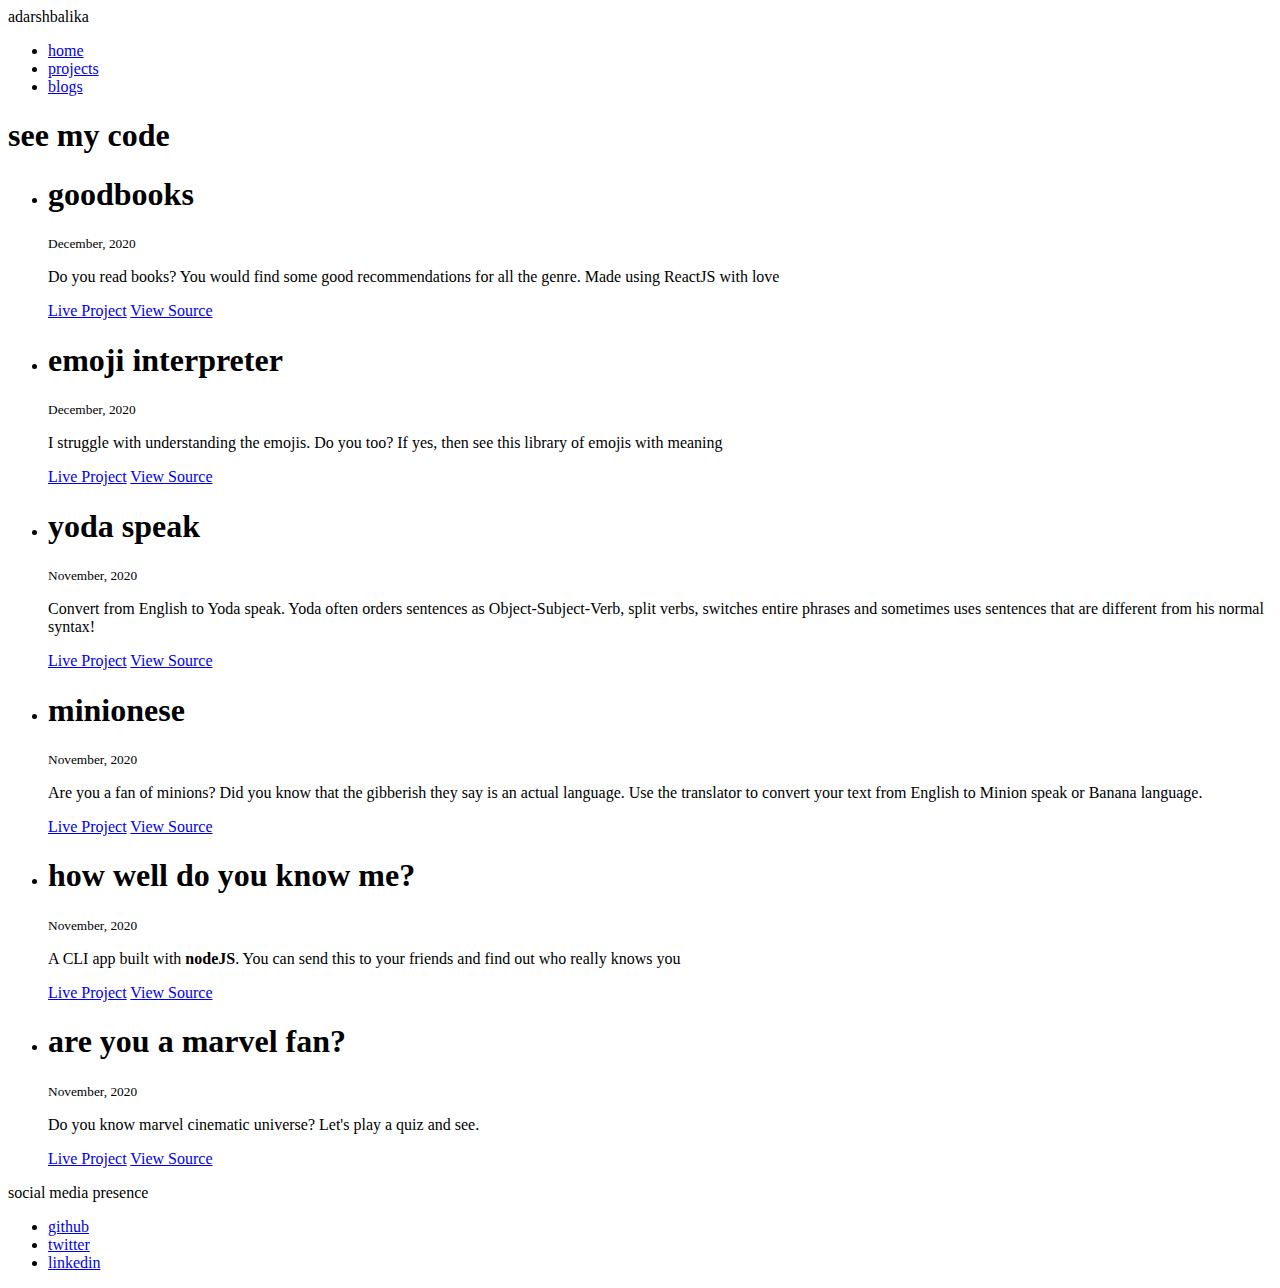
==== projects.html @ 44e45537 "first page" ====
<!DOCTYPE html>
<html lang="en">
<head>
    <meta charset="UTF-8">
    <meta name="viewport" content="width=device-width, initial-scale=1.0">
    <link href="styles.css" rel="stylesheet" />
    <title>projects | adarshbalika</title>
</head>
<body>
    <nav class="navigation container">
        <div class="nav-brand">adarshbalika</div>
        <ul class="list-non-bullet nav-pills">
            <li class="list-item-inline">
                <a class="link" href="/">home</a>
            </li>
            <li class="list-item-inline">
                <a class="link link-active" href="/projects.html">projects</a>
            </li>
            <li class="list-item-inline">
                <a class="link" href="/blogs.html">blogs</a>
            </li>
        </ul>
    </nav>

    <header class="hero">
        <h1 class="hero-heading">see my <span class="heading-inverted"> code</span></h1>
    </header>

    <ul class="list-non-bullet">

        <li>
            <article class="showcase-list container container-center ">
                <h1>goodbooks</h1>
            <small>December, 2020</small>
            <p>Do you read books? You would find some good recommendations for all the genre. Made using ReactJS with love</p>

            <a class="link link-primary" href="https://hiq3h.csb.app/">Live Project</a>
            <a class="link link-secondary" href="https://github.com/tanaypratap/neogcamp-lesson-five-assignments">View Source</a>

            </article>
            
        </li>

        <li>
            <article class="showcase-list container container-center ">
                <h1>emoji interpreter</h1>
            <small>December, 2020</small>
            <p>I struggle with understanding the emojis. Do you too? If yes, then see this library of emojis with meaning</p>

            <a class="link link-primary" href="https://l4w0y.csb.app/">Live Project</a>
            <a class="link link-secondary" href="https://github.com/tanaypratap/neogcamp-practice-emoji-app">View Source</a>

            </article>
            
        </li>

        <li>
            <article class="showcase-list container container-center ">
                <h1>yoda speak</h1>
            <small>November, 2020</small>
            <p>Convert from English to Yoda speak. Yoda often orders sentences as Object-Subject-Verb, split verbs, switches entire phrases and sometimes uses sentences that are different from his normal syntax!</p>

            <a class="link link-primary" href="assignments.html">Live Project</a>
            <a class="link link-secondary" href="assignments.html">View Source</a>

            </article>
            
        </li>

        <li>
            <article class="showcase-list container container-center ">
                <h1>minionese</h1>
            <small>November, 2020</small>
            <p>Are you a fan of minions? Did you know that the gibberish they say is an actual language. Use the translator to convert your text from English to Minion speak or Banana language.</p>

            <a class="link link-primary" href="https://github.com/tanaypratap/neogcamp-banana-speak">Live Project</a>
            <a class="link link-secondary" href="https://bananaspeakpractice.netlify.app/">View Source</a>

            </article>
            
        </li>

        <li>
            <article class="showcase-list container container-center ">
                <h1>how well do you know me?</h1>
                <small>November, 2020</small>
                <p>A CLI app built with <strong>nodeJS</strong>. You can send this to your friends and find out who really knows you</p>
    
                <a class="link link-primary" href="https://repl.it/@tanaypratap/end-game?embed=true">Live Project</a>
                <a class="link link-secondary" href="https://github.com/tanaypratap/neogcamp-cli-project-1">View Source</a>
            </article>
            
        </li>

        <li>
            <article class="showcase-list container container-center ">
                <h1>are you a marvel fan?</h1>
            <small>November, 2020</small>
            <p>Do you know marvel cinematic universe? Let's play a quiz and see.</p>

            <a class="link link-primary" href="https://repl.it/@tanaypratap/quiz-on-marvel?embed=true">Live Project</a>
            <a class="link link-secondary" href="https://github.com/tanaypratap/neogcamp-quiz-on-marvel">View Source</a>

            </article>
            
        </li>

    </ul>

    <footer class="footer">
        <div class="footer-header">social media presence</div>
        <ul class="social-links list-non-bullet">
            <li class="list-item-inline">
                <a class="link" href="https://github.com/tanaypratap">
                    github
                </a>
            </li>
            <li class="list-item-inline">
                <a class="link" href="https://twitter.com/tanaypratap">
                    twitter
                </a>
            </li>
            <li class="list-item-inline">
                <a class="link" href="https://linkedin.com/in/tanaypratap">
                    linkedin
                </a>
            </li>
            
        </ul>
    </footer>
    
</body>
</html>
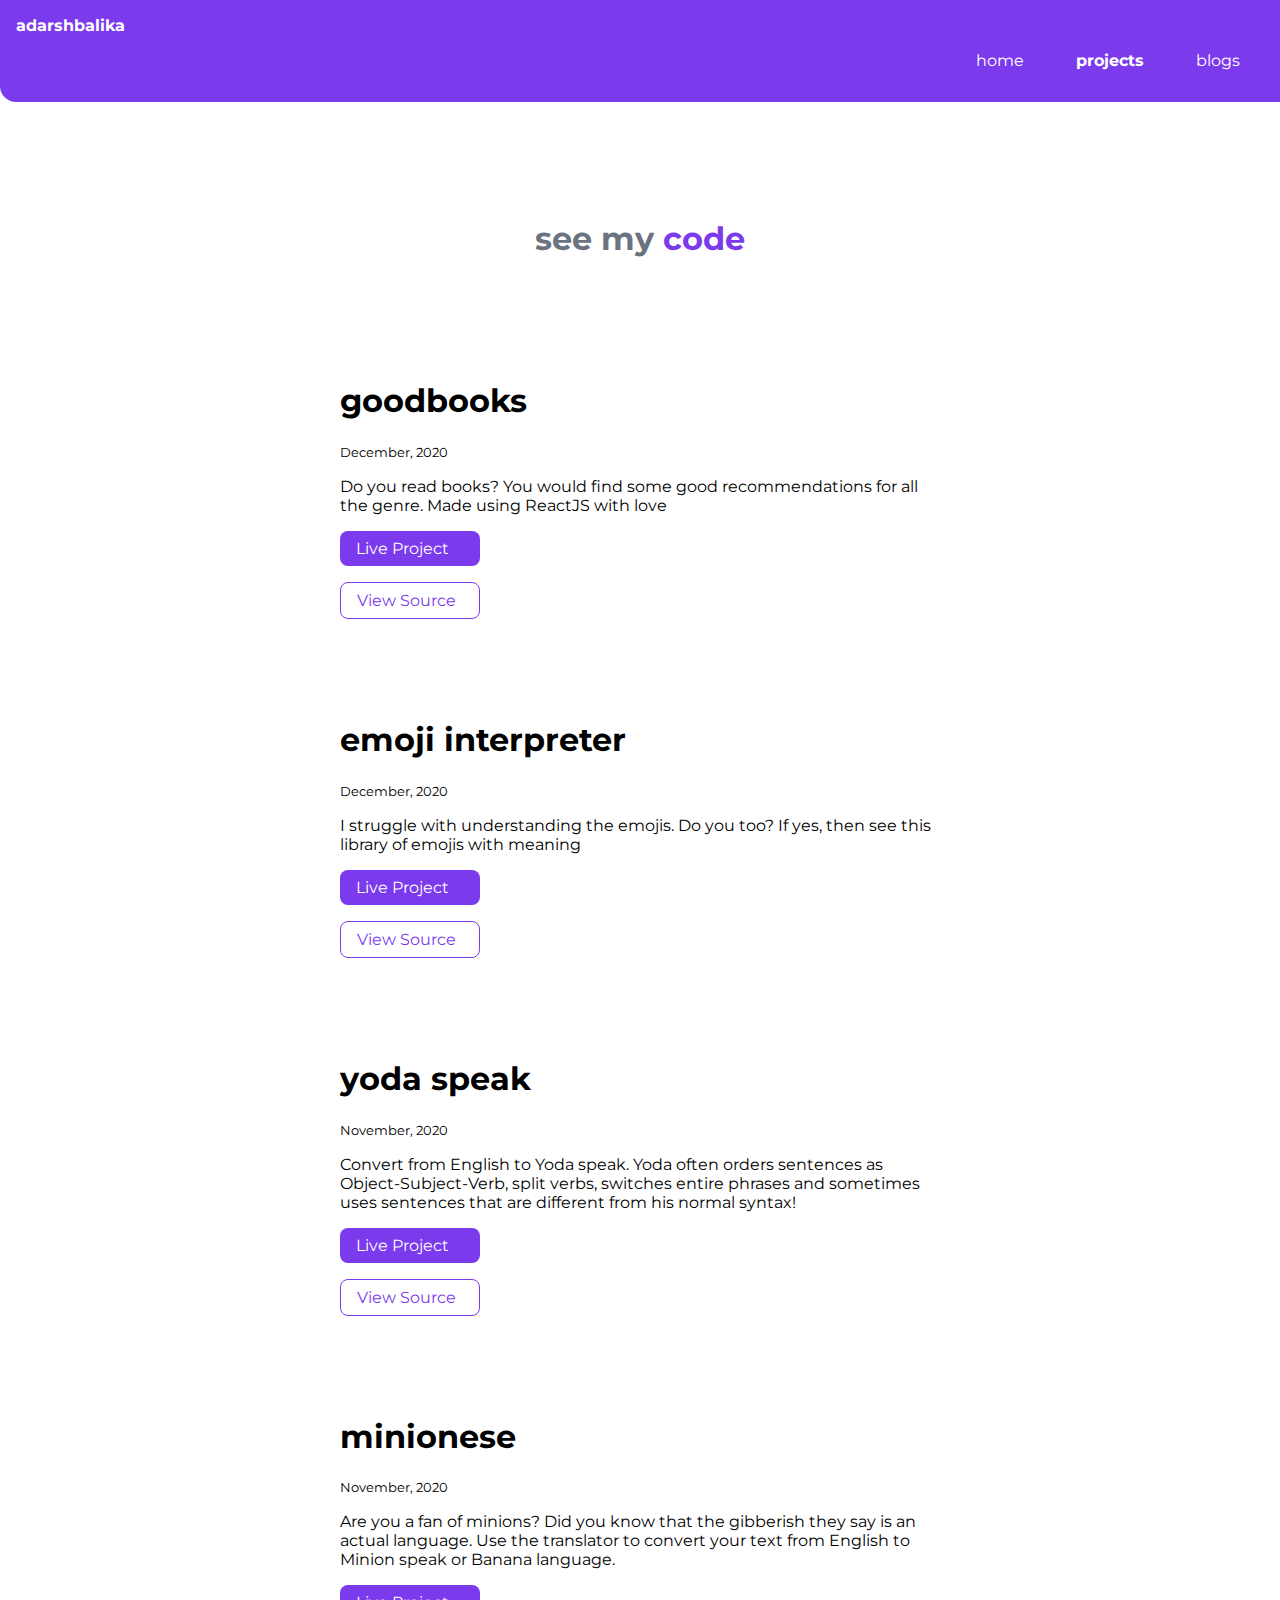
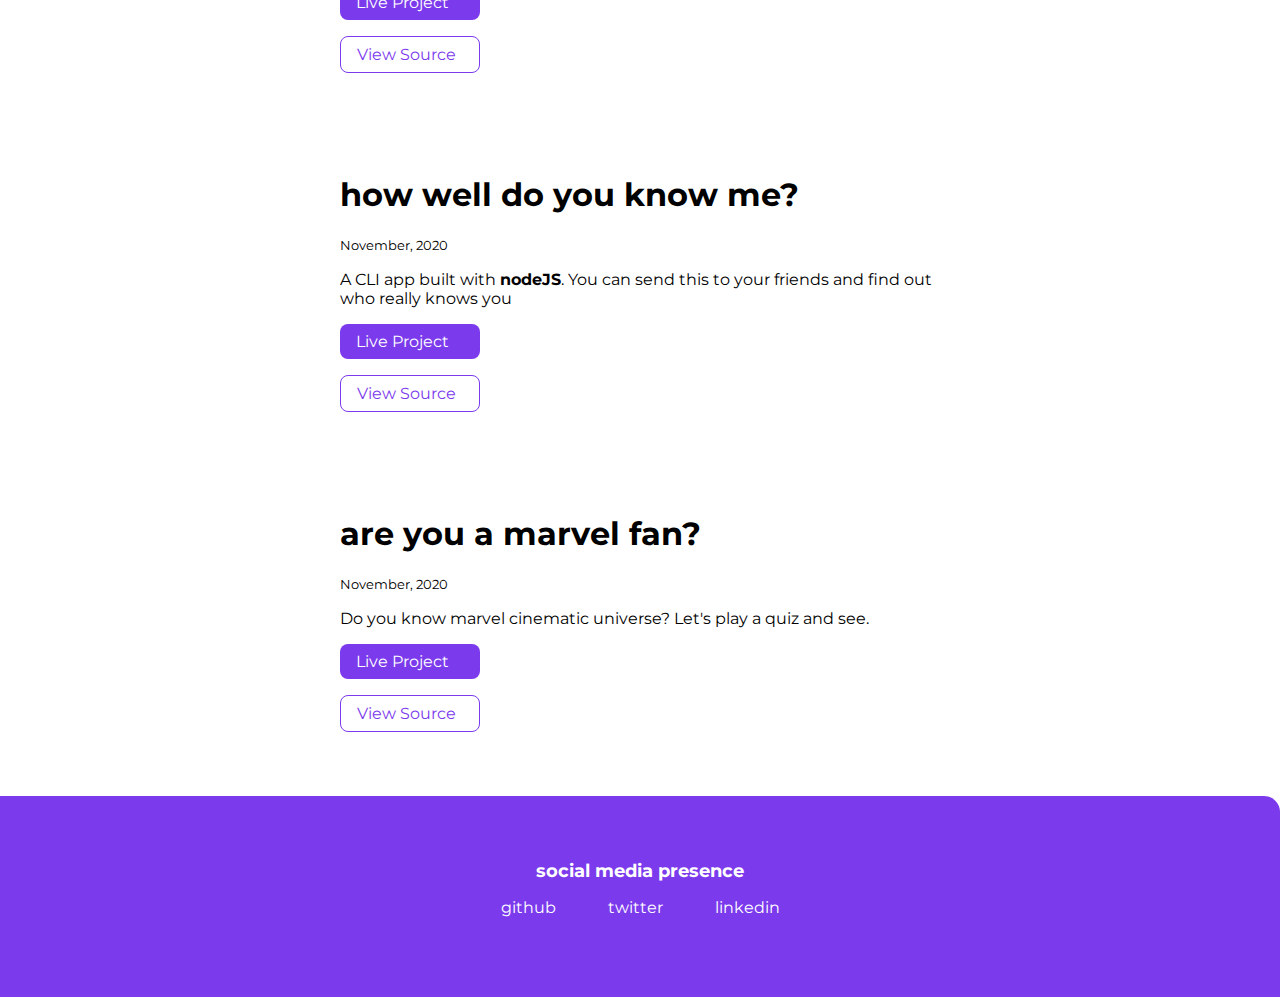
==== commit 613317dd: "design edits" ====
--- a/projects.html
+++ b/projects.html
@@ -3,7 +3,7 @@
 <head>
     <meta charset="UTF-8">
     <meta name="viewport" content="width=device-width, initial-scale=1.0">
-    <link href="styles.css" rel="stylesheet" />
+    <link href="styles_prj.css" rel="stylesheet" />
     <title>projects | adarshbalika</title>
 </head>
 <body>
--- a/styles_prj.css
+++ b/styles_prj.css
@@ -0,0 +1,169 @@
+@import url('https://fonts.googleapis.com/css2?family=Montserrat:wght@400;700&display=swap');
+
+:root {
+    --primary-color: #7C3AED;
+    --off-white: #F3F4F6;
+    --dark-gray: #6B7280;
+}
+
+body {
+    font-family: 'Montserrat', sans-serif;
+    margin: 0px
+}
+
+hr {
+    margin: 2rem 0rem;
+}
+
+/** spaces **/
+
+.margin-md {
+    margin: 2rem;
+}
+
+/** container **/
+.container {
+    padding: 0rem 1rem;
+}
+
+.container-center {
+    max-width: 600px;
+    margin: auto;
+}
+
+/** links **/
+.link {
+    box-sizing: border-box;
+    text-decoration: none;
+    padding: 0.5rem 1rem;
+}
+
+.link-primary {
+    background-color: var(--primary-color);
+    border-radius: 0.5rem;
+    color: white;
+    display: block;
+    max-width: 140px;
+    margin: 1rem 1rem 1rem 0rem;
+}
+
+.link-secondary {
+    color: var(--primary-color);
+    border-radius: 0.5rem;
+    border: 1px solid var(--primary-color);
+    display: block;
+    max-width: 140px;
+    margin: 1rem 1rem 1rem 0rem;
+}
+
+/** look into BEM naming convention for CSS **/
+
+/** lists **/
+
+.list-non-bullet {
+    list-style: none;
+    padding-inline-start: 0px;
+}
+
+.list-item-inline {
+    display: inline;
+    padding: 0rem 0.5rem;
+}
+
+/** navigation **/
+
+.navigation {
+    background-color: var(--primary-color);
+    color: white;
+    padding: 1rem;
+    border-bottom-left-radius: 1rem;
+}
+
+.navigation .nav-brand {
+    font-weight: bold;
+}
+
+.navigation .nav-pills {
+    text-align: right;
+}
+
+.navigation .link {
+    color: white;
+}
+
+.navigation .link-active {
+    font-weight: bold;
+}
+
+/** header **/
+
+.hero {
+    padding: 2rem;
+    padding-top: 5rem;
+
+}
+
+.hero .hero-img {
+    max-width: 80%;
+    width: 350px;
+    display: block;
+    margin: auto;
+}
+
+.hero .hero-heading {
+    text-align: center;
+    padding-top: 1rem;
+    color: var(--dark-gray);
+}
+
+.hero .hero-heading .heading-inverted {
+    color: var(--primary-color);
+}
+
+/** sections **/
+
+.section {
+    padding: 2rem;
+}
+
+.section h1 {
+    text-align: center;
+
+}
+
+.ow {
+    background-color: var(--off-white);
+}
+
+/** footers **/
+
+.footer {
+    background-color: var(--primary-color);
+    padding: 4rem 1rem;
+    text-align: center;
+    color: white;
+    border-top-right-radius: 1rem;
+}
+
+.footer .link {
+    color: white
+}
+
+.footer .footer-header {
+    font-weight: bold;
+    font-size: large;
+}
+
+.footer ul {
+    padding-inline-start: 0px;
+}
+
+/** projects **/
+.showcase-list {
+    padding: 2rem;
+}
+
+/** blogs **/
+.showcase-blog {
+    padding-bottom: 6rem;
+}